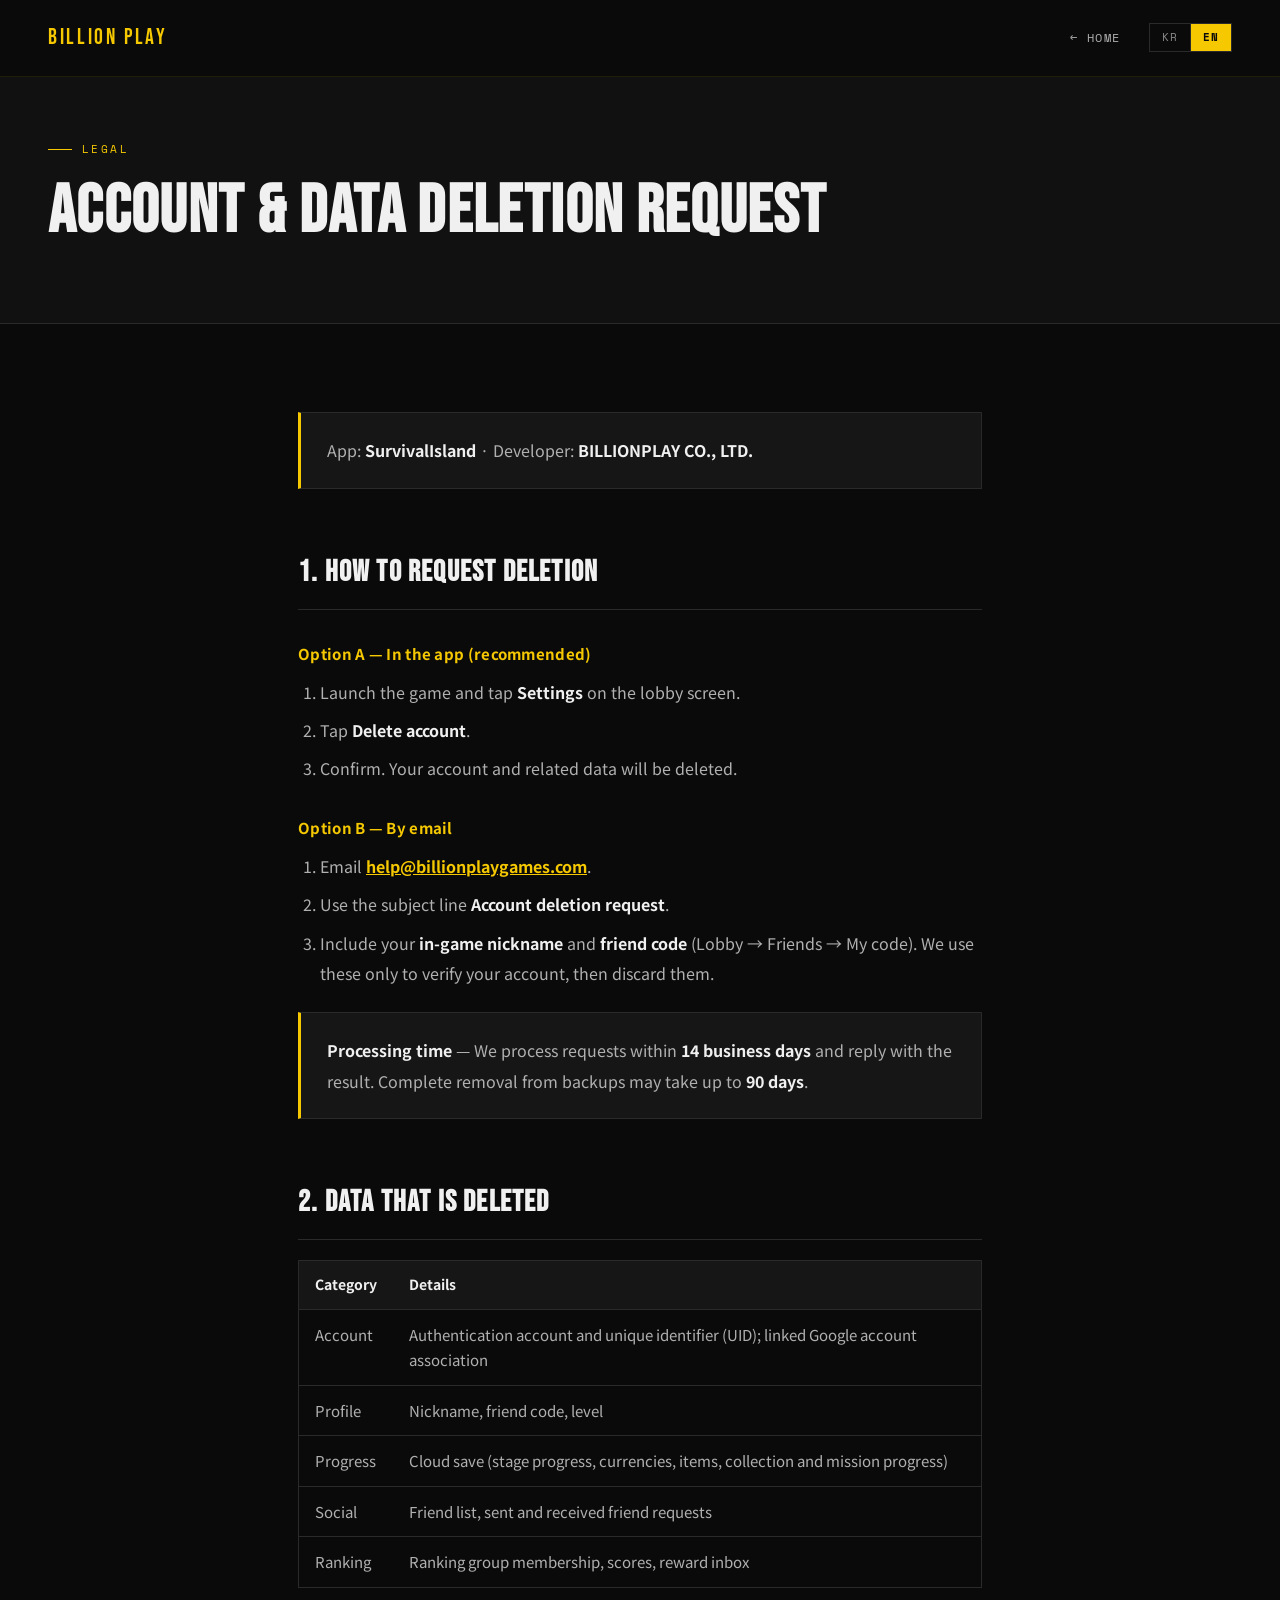
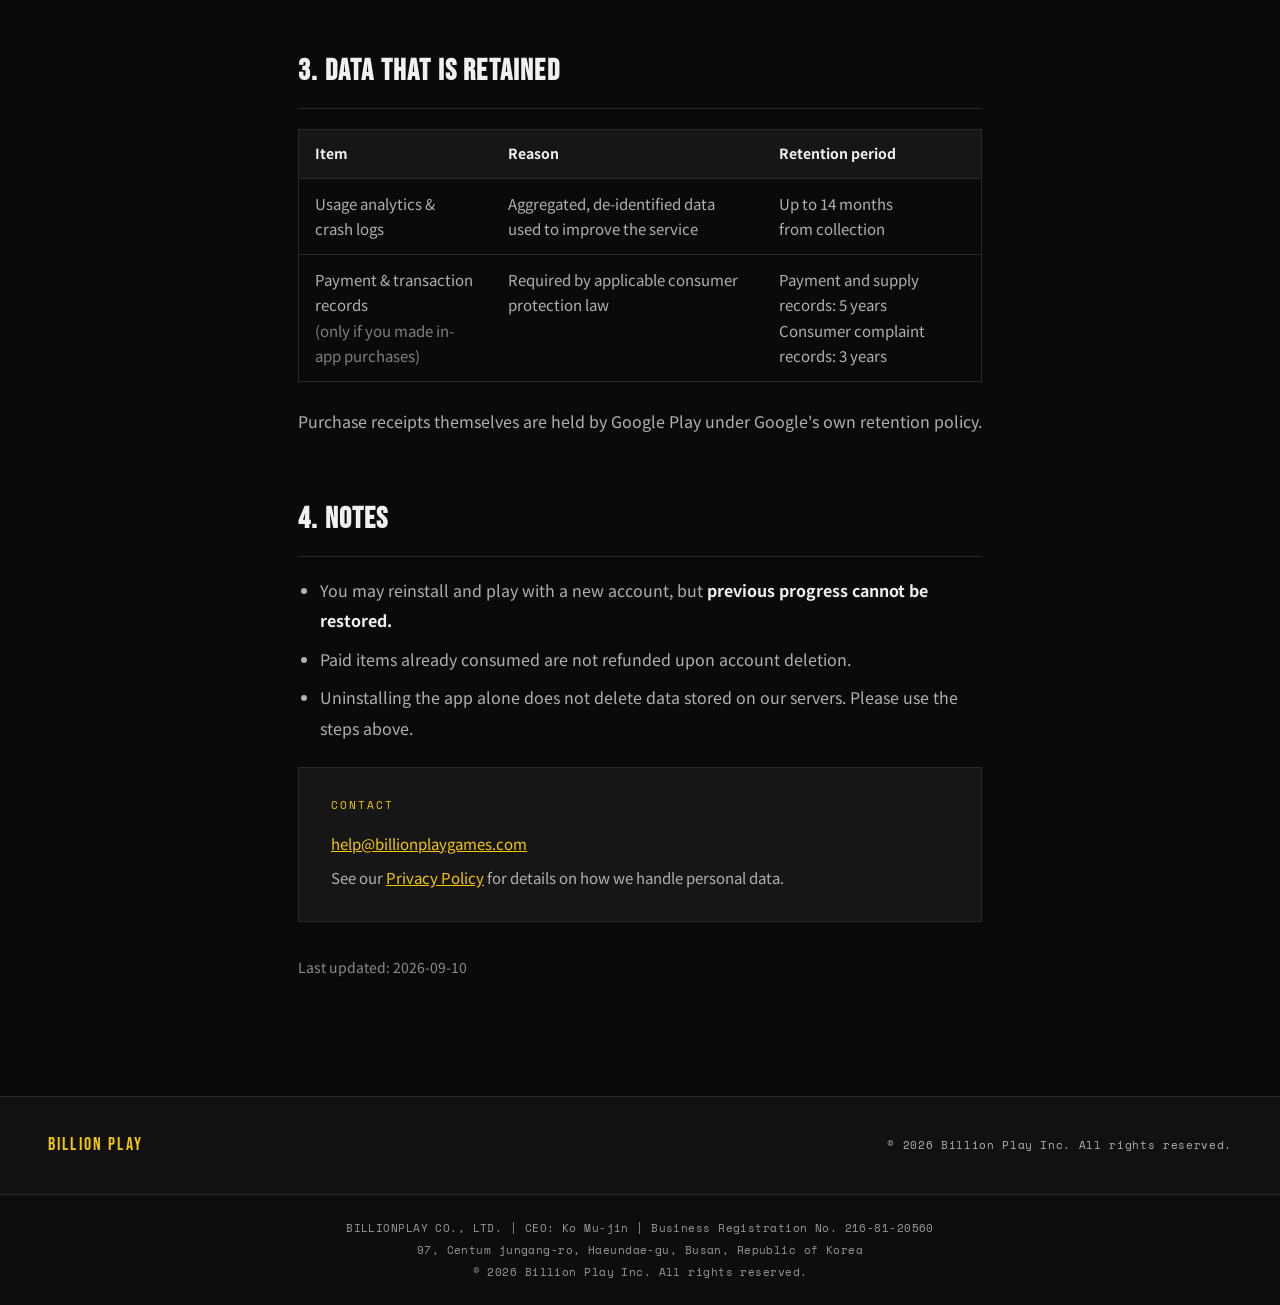
==== account-deletion.html @ 9f128516 "Create account-deletion.html" ====
<!DOCTYPE html>
<html lang="ko" data-lang="ko">
<head>
  <meta charset="UTF-8" />
  <meta name="viewport" content="width=device-width, initial-scale=1.0" />
  <meta name="robots" content="noindex, nofollow" />
  <title>계정 및 데이터 삭제 요청 — Billion Play</title>
  <link rel="icon" type="image/png" href="./favicon.png" />
  <link rel="preconnect" href="https://fonts.googleapis.com" />
  <link rel="preconnect" href="https://fonts.gstatic.com" crossorigin />
  <link href="https://fonts.googleapis.com/css2?family=Bebas+Neue&family=Noto+Sans+KR:wght@300;400;500;700&family=Space+Mono:wght@400;700&display=swap" rel="stylesheet" />
  <style>
    :root {
      --yellow: #F5C800;
      --black: #0a0a0a;
      --dark: #111111;
      --card: #161616;
      --border: #2a2a2a;
      --text: #f0f0f0;
      --muted: #b0b0b0;
      --faint: #8a8a8a;
    }
    *, *::before, *::after { box-sizing: border-box; margin: 0; padding: 0; }
    html { scroll-behavior: smooth; }
    body {
      background: var(--black);
      color: var(--text);
      font-family: 'Noto Sans KR', sans-serif;
      font-weight: 400;
      line-height: 1.8;
      -webkit-font-smoothing: antialiased;
    }

    html[data-lang="ko"] [lang="en"] { display: none !important; }
    html[data-lang="en"] [lang="ko"] { display: none !important; }

    a:focus-visible, button:focus-visible {
      outline: 2px solid var(--yellow);
      outline-offset: 3px;
    }

    nav {
      position: fixed; top: 0; left: 0; right: 0; z-index: 100;
      display: flex; justify-content: space-between; align-items: center;
      gap: 16px;
      padding: 18px 48px;
      background: rgba(10,10,10,0.94);
      backdrop-filter: blur(12px);
      border-bottom: 1px solid rgba(245,200,0,0.10);
    }
    .nav-logo {
      font-family: 'Bebas Neue', sans-serif;
      font-size: 22px;
      letter-spacing: 0.12em;
      color: var(--yellow);
      text-decoration: none;
    }
    .nav-right { display: flex; align-items: center; gap: 28px; }
    .nav-back {
      font-family: 'Space Mono', monospace;
      font-size: 12px;
      letter-spacing: 0.12em;
      text-transform: uppercase;
      color: var(--muted);
      text-decoration: none;
      transition: color 0.2s;
      display: flex; align-items: center; gap: 8px;
    }
    .nav-back::before { content: '←'; }
    .nav-back:hover { color: var(--yellow); }

    .lang-switch { display: flex; border: 1px solid var(--border); }
    .lang-btn {
      font-family: 'Space Mono', monospace;
      font-size: 11px;
      letter-spacing: 0.1em;
      padding: 6px 12px;
      background: transparent;
      color: var(--faint);
      border: none; cursor: pointer;
      transition: background 0.2s, color 0.2s;
      line-height: 1.4;
    }
    .lang-btn + .lang-btn { border-left: 1px solid var(--border); }
    .lang-btn:hover { color: var(--text); }
    .lang-btn[aria-pressed="true"] {
      background: var(--yellow); color: var(--black); font-weight: 700;
    }

    .page-header {
      padding: 140px 48px 60px;
      border-bottom: 1px solid var(--border);
      background: var(--dark);
    }
    .page-label {
      font-family: 'Space Mono', monospace;
      font-size: 11px;
      letter-spacing: 0.22em;
      text-transform: uppercase;
      color: var(--yellow);
      margin-bottom: 16px;
      display: flex; align-items: center; gap: 10px;
    }
    .page-label::before { content: ''; width: 24px; height: 1px; background: var(--yellow); }
    .page-title {
      font-family: 'Bebas Neue', sans-serif;
      font-size: clamp(38px, 6vw, 68px);
      letter-spacing: 0.02em;
      color: var(--text);
      margin-bottom: 16px;
      line-height: 1.05;
    }
    .page-meta {
      font-family: 'Space Mono', monospace;
      font-size: 12px;
      color: var(--muted);
      letter-spacing: 0.08em;
    }

    .content-wrap {
      max-width: 780px;
      margin: 0 auto;
      padding: 64px 48px 100px;
    }

    .article h2 {
      font-family: 'Bebas Neue', sans-serif;
      font-size: 30px;
      letter-spacing: 0.04em;
      color: var(--text);
      margin: 56px 0 18px;
      padding-bottom: 10px;
      border-bottom: 1px solid var(--border);
    }
    .article h2:first-child { margin-top: 0; }

    .article h3 {
      font-size: 15px;
      font-weight: 700;
      color: var(--yellow);
      margin: 30px 0 10px;
      letter-spacing: 0.02em;
    }

    .article p {
      font-size: 16px;
      color: var(--muted);
      margin-bottom: 16px;
      line-height: 1.9;
    }

    .article ul, .article ol {
      padding-left: 22px;
      margin-bottom: 18px;
    }
    .article li {
      font-size: 16px;
      color: var(--muted);
      line-height: 1.9;
      margin-bottom: 8px;
    }

    .article strong { color: var(--text); font-weight: 700; }
    .article a { color: var(--yellow); }

    .table-scroll {
      overflow-x: auto;
      margin: 20px 0 24px;
      border: 1px solid var(--border);
    }
    table {
      width: 100%;
      border-collapse: collapse;
      font-size: 15px;
      min-width: 520px;
    }
    th, td {
      text-align: left;
      padding: 12px 16px;
      border-bottom: 1px solid var(--border);
      vertical-align: top;
      line-height: 1.7;
    }
    th {
      background: var(--card);
      color: var(--text);
      font-weight: 700;
      font-size: 14px;
      white-space: nowrap;
    }
    td { color: var(--muted); }
    tr:last-child td { border-bottom: none; }

    .info-box {
      background: var(--card);
      border: 1px solid var(--border);
      border-left: 3px solid var(--yellow);
      padding: 22px 26px;
      margin: 24px 0 40px;
    }
    .info-box p { margin-bottom: 12px; }
    .info-box p:last-child { margin-bottom: 0; }

    .contact-box {
      background: var(--card);
      border: 1px solid var(--border);
      padding: 28px 32px;
      margin: 24px 0;
    }
    .contact-box .label {
      font-family: 'Space Mono', monospace;
      font-size: 11px;
      letter-spacing: 0.18em;
      color: var(--yellow);
      margin-bottom: 14px;
      text-transform: uppercase;
    }
    .contact-box p { margin-bottom: 6px; font-size: 15px; }
    .contact-box p:last-child { margin-bottom: 0; }

    footer {
      border-top: 1px solid var(--border);
      padding: 32px 48px;
      display: flex; justify-content: space-between; align-items: center;
      gap: 20px;
      background: var(--dark);
    }
    .footer-logo {
      font-family: 'Bebas Neue', sans-serif;
      font-size: 18px; letter-spacing: 0.12em; color: var(--yellow);
    }
    .footer-copy {
      font-family: 'Space Mono', monospace;
      font-size: 11px; color: var(--muted); letter-spacing: 0.06em;
    }

    .footer-legal {
      background: #0d0d0d;
      border-top: 1px solid var(--border);
      padding: 22px 48px;
      text-align: center;
    }
    .footer-legal p {
      font-family: 'Space Mono', monospace;
      font-size: 11px;
      color: #9a9a9a;
      letter-spacing: 0.04em;
      line-height: 2;
    }

    @media (prefers-reduced-motion: reduce) {
      *, *::before, *::after {
        transition-duration: 0.01ms !important;
        scroll-behavior: auto !important;
      }
    }

    @media (max-width: 768px) {
      nav { padding: 14px 20px; }
      .nav-back { display: none; }
      .page-header { padding: 110px 24px 44px; }
      .content-wrap { padding: 48px 24px 72px; }
      .article h2 { font-size: 26px; margin-top: 44px; }
      .article p, .article li { font-size: 15px; }
      footer { flex-direction: column; gap: 16px; text-align: center; }
      .footer-legal { padding: 20px 24px; }
    }
  </style>
</head>
<body>

  <nav>
    <a href="./index.html" class="nav-logo">Billion Play</a>
    <div class="nav-right">
      <a href="./index.html" class="nav-back"><span lang="ko">홈으로</span><span lang="en">Home</span></a>
      <div class="lang-switch" role="group" aria-label="Language">
        <button type="button" class="lang-btn" data-set-lang="ko" aria-pressed="true">KR</button>
        <button type="button" class="lang-btn" data-set-lang="en" aria-pressed="false">EN</button>
      </div>
    </div>
  </nav>

  <div class="page-header">
    <div class="page-label">Legal</div>
    <h1 class="page-title">
      <span lang="ko">계정 및 데이터 삭제 요청</span>
      <span lang="en">Account &amp; Data Deletion Request</span>
    </h1>
  </div>

  <div class="content-wrap">

        <!-- ══════════ 한국어 ══════════ -->
    <div class="article" lang="ko">

      <div class="info-box">
        <p>앱: <strong>SurvivalIsland</strong> · 개발자: <strong>BILLIONPLAY CO., LTD.</strong></p>
      </div>

      <h2>1. 삭제를 요청하는 방법</h2>

      <h3>방법 A — 앱에서 직접 (권장)</h3>
      <ol>
        <li>게임을 실행한 뒤 로비 화면에서 <strong>설정</strong> 버튼을 누릅니다.</li>
        <li><strong>계정 삭제</strong>를 누릅니다.</li>
        <li>안내에 따라 확인하면 계정과 관련 데이터가 삭제됩니다.</li>
      </ol>

      <h3>방법 B — 이메일로 요청</h3>
      <ol>
        <li><strong><a href="mailto:help@billionplaygames.com">help@billionplaygames.com</a></strong> 로 메일을 보냅니다.</li>
        <li>제목에 <strong>계정 삭제 요청</strong> 이라고 적습니다.</li>
        <li>본문에 <strong>게임 내 닉네임</strong>과 <strong>친구 코드</strong>를 함께 적어 주세요.
            (로비 → 친구 → 내 코드에서 확인할 수 있습니다. 본인 계정 확인에 사용되며, 확인 후 폐기합니다.)</li>
      </ol>

      <div class="info-box">
        <p><strong>처리 기간</strong> — 요청을 받은 날로부터 <strong>영업일 기준 14일 이내</strong>에 처리하고 결과를 회신합니다. 백업 저장소에서 완전히 제거되기까지는 최대 <strong>90일</strong>이 걸릴 수 있습니다.</p>
      </div>

      <h2>2. 삭제되는 데이터</h2>
      <p>계정 삭제 시 아래 데이터가 <strong>모두 영구 삭제</strong>되며 복구할 수 없습니다.</p>
      <div class="table-scroll">
        <table>
          <thead>
            <tr><th>구분</th><th>내용</th></tr>
          </thead>
          <tbody>
            <tr><td>계정</td><td>인증 계정 및 고유 식별자(UID), 연동된 Google 계정 연결 정보</td></tr>
            <tr><td>프로필</td><td>닉네임, 친구 코드, 레벨</td></tr>
            <tr><td>게임 진행</td><td>클라우드 저장 데이터(스테이지 진행, 보유 재화·아이템, 수집·미션 진행 등)</td></tr>
            <tr><td>소셜</td><td>친구 목록, 보낸·받은 친구 요청</td></tr>
            <tr><td>랭킹</td><td>랭킹 그룹 참가 기록, 점수, 보상함</td></tr>
          </tbody>
        </table>
      </div>

      <h2>3. 삭제되지 않고 보관되는 데이터</h2>
      <div class="table-scroll">
        <table>
          <thead>
            <tr><th>항목</th><th>보관 이유</th><th>보관 기간</th></tr>
          </thead>
          <tbody>
            <tr>
              <td>이용 통계 ·<br>오류(크래시) 기록</td>
              <td>개인을 식별할 수 없도록 처리된 집계 정보로, 서비스 품질 개선에 사용됩니다.</td>
              <td>수집일로부터<br>최대 14개월</td>
            </tr>
            <tr>
              <td>결제 · 거래 기록<br><span style="opacity:.7">(인앱 결제를 이용한 경우에 한함)</span></td>
              <td>전자상거래 등에서의 소비자보호에 관한 법률에 따른 보존 의무</td>
              <td>대금 결제 및 재화 공급 기록 5년<br>소비자 불만·분쟁 처리 기록 3년</td>
            </tr>
          </tbody>
        </table>
      </div>
      <p>인앱 결제 영수증 자체는 Google Play 가 보관하며, 그 보관 정책은 Google 에 따릅니다.</p>

      <h2>4. 참고</h2>
      <ul>
        <li>계정을 삭제해도 앱을 다시 설치해 새 계정으로 플레이할 수 있습니다. 다만 <strong>이전 진행 상황은 복구되지 않습니다.</strong></li>
        <li>이미 사용한 유료 아이템은 계정 삭제로 환불되지 않습니다.</li>
        <li>앱을 삭제(제거)하는 것만으로는 서버에 저장된 데이터가 삭제되지 않습니다. 위 절차를 이용해 주세요.</li>
      </ul>

      <div class="contact-box">
        <div class="label">문의</div>
        <p><a href="mailto:help@billionplaygames.com">help@billionplaygames.com</a></p>
        <p>개인정보 처리에 관한 자세한 내용은 <a href="./privacy.html">개인정보처리방침</a>을 참고하세요.</p>
      </div>

      <p style="font-size:14px;color:var(--faint);margin-top:32px;">최종 수정일: 2026-09-10</p>

    </div>

    <!-- ══════════ ENGLISH ══════════ -->
    <div class="article" lang="en">

      <div class="info-box">
        <p>App: <strong>SurvivalIsland</strong> · Developer: <strong>BILLIONPLAY CO., LTD.</strong></p>
      </div>

      <h2>1. How to request deletion</h2>

      <h3>Option A — In the app (recommended)</h3>
      <ol>
        <li>Launch the game and tap <strong>Settings</strong> on the lobby screen.</li>
        <li>Tap <strong>Delete account</strong>.</li>
        <li>Confirm. Your account and related data will be deleted.</li>
      </ol>

      <h3>Option B — By email</h3>
      <ol>
        <li>Email <strong><a href="mailto:help@billionplaygames.com">help@billionplaygames.com</a></strong>.</li>
        <li>Use the subject line <strong>Account deletion request</strong>.</li>
        <li>Include your <strong>in-game nickname</strong> and <strong>friend code</strong>
            (Lobby → Friends → My code). We use these only to verify your account, then discard them.</li>
      </ol>

      <div class="info-box">
        <p><strong>Processing time</strong> — We process requests within <strong>14 business days</strong> and reply with the result. Complete removal from backups may take up to <strong>90 days</strong>.</p>
      </div>

      <h2>2. Data that is deleted</h2>
      <div class="table-scroll">
        <table>
          <thead>
            <tr><th>Category</th><th>Details</th></tr>
          </thead>
          <tbody>
            <tr><td>Account</td><td>Authentication account and unique identifier (UID); linked Google account association</td></tr>
            <tr><td>Profile</td><td>Nickname, friend code, level</td></tr>
            <tr><td>Progress</td><td>Cloud save (stage progress, currencies, items, collection and mission progress)</td></tr>
            <tr><td>Social</td><td>Friend list, sent and received friend requests</td></tr>
            <tr><td>Ranking</td><td>Ranking group membership, scores, reward inbox</td></tr>
          </tbody>
        </table>
      </div>

      <h2>3. Data that is retained</h2>
      <div class="table-scroll">
        <table>
          <thead>
            <tr><th>Item</th><th>Reason</th><th>Retention period</th></tr>
          </thead>
          <tbody>
            <tr>
              <td>Usage analytics &amp;<br>crash logs</td>
              <td>Aggregated, de-identified data used to improve the service</td>
              <td>Up to 14 months<br>from collection</td>
            </tr>
            <tr>
              <td>Payment &amp; transaction records<br><span style="opacity:.7">(only if you made in-app purchases)</span></td>
              <td>Required by applicable consumer protection law</td>
              <td>Payment and supply records: 5 years<br>Consumer complaint records: 3 years</td>
            </tr>
          </tbody>
        </table>
      </div>
      <p>Purchase receipts themselves are held by Google Play under Google's own retention policy.</p>

      <h2>4. Notes</h2>
      <ul>
        <li>You may reinstall and play with a new account, but <strong>previous progress cannot be restored.</strong></li>
        <li>Paid items already consumed are not refunded upon account deletion.</li>
        <li>Uninstalling the app alone does not delete data stored on our servers. Please use the steps above.</li>
      </ul>

      <div class="contact-box">
        <div class="label">Contact</div>
        <p><a href="mailto:help@billionplaygames.com">help@billionplaygames.com</a></p>
        <p>See our <a href="./privacy.html?lang=en">Privacy Policy</a> for details on how we handle personal data.</p>
      </div>

      <p style="font-size:14px;color:var(--faint);margin-top:32px;">Last updated: 2026-09-10</p>

    </div>

</div>

  <footer>
    <div class="footer-logo">Billion Play</div>
    <div class="footer-copy">© 2026 Billion Play Inc. All rights reserved.</div>
  </footer>

  <div class="footer-legal">
    <p lang="ko">
      주식회사 BILLIONPLAY CO., LTD. | 대표이사: 고무진 | 사업자등록번호: 216-81-20560<br>
      부산광역시 해운대구 센텀중앙로 97 (재송동, 센텀스카이비즈)<br>
      © 2026 Billion Play Inc. All rights reserved.
    </p>
    <p lang="en">
      BILLIONPLAY CO., LTD. | CEO: Ko Mu-jin | Business Registration No. 216-81-20560<br>
      97, Centum jungang-ro, Haeundae-gu, Busan, Republic of Korea<br>
      © 2026 Billion Play Inc. All rights reserved.
    </p>
  </div>

  <script>
    (function () {
      var root = document.documentElement;
      var buttons = document.querySelectorAll('.lang-btn');

      function setLang(lang) {
        root.setAttribute('data-lang', lang);
        root.setAttribute('lang', lang);
        buttons.forEach(function (b) {
          b.setAttribute('aria-pressed', String(b.dataset.setLang === lang));
        });
        try { localStorage.setItem('bp-lang', lang); } catch (e) {}
      }

      var saved = null;

      // 1) URL parameter wins:  ?lang=en  /  ?lang=ko
      var q = (location.search.match(/[?&]lang=(ko|en)\b/) || [])[1];
      if (q) { saved = q; }

      // 2) then the visitor's previous choice
      if (!saved) {
        try { saved = localStorage.getItem('bp-lang'); } catch (e) {}
      }

      // 3) then the browser language
      if (!saved) {
        saved = (navigator.language || 'ko').toLowerCase().indexOf('ko') === 0 ? 'ko' : 'en';
      }

      setLang(saved);

      buttons.forEach(function (b) {
        b.addEventListener('click', function () { setLang(b.dataset.setLang); });
      });
    })();
  </script>

</body>
</html>
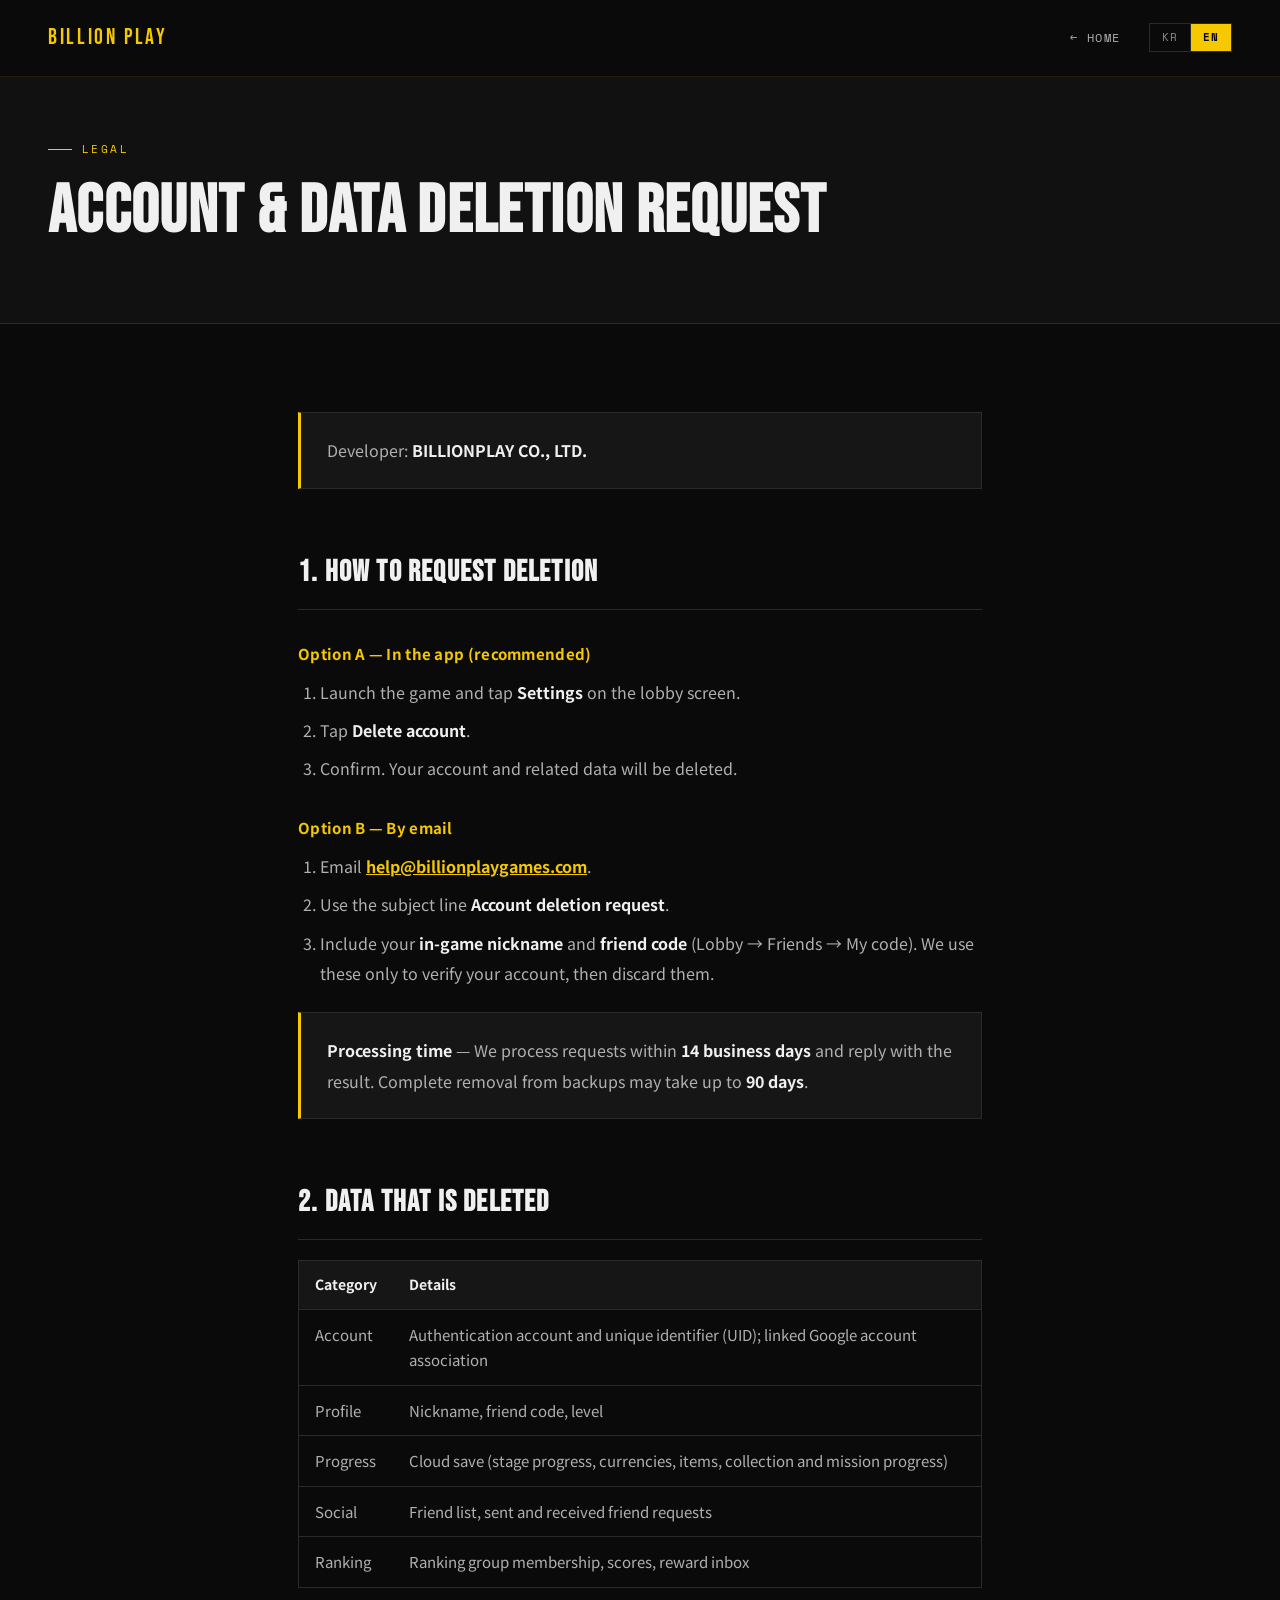
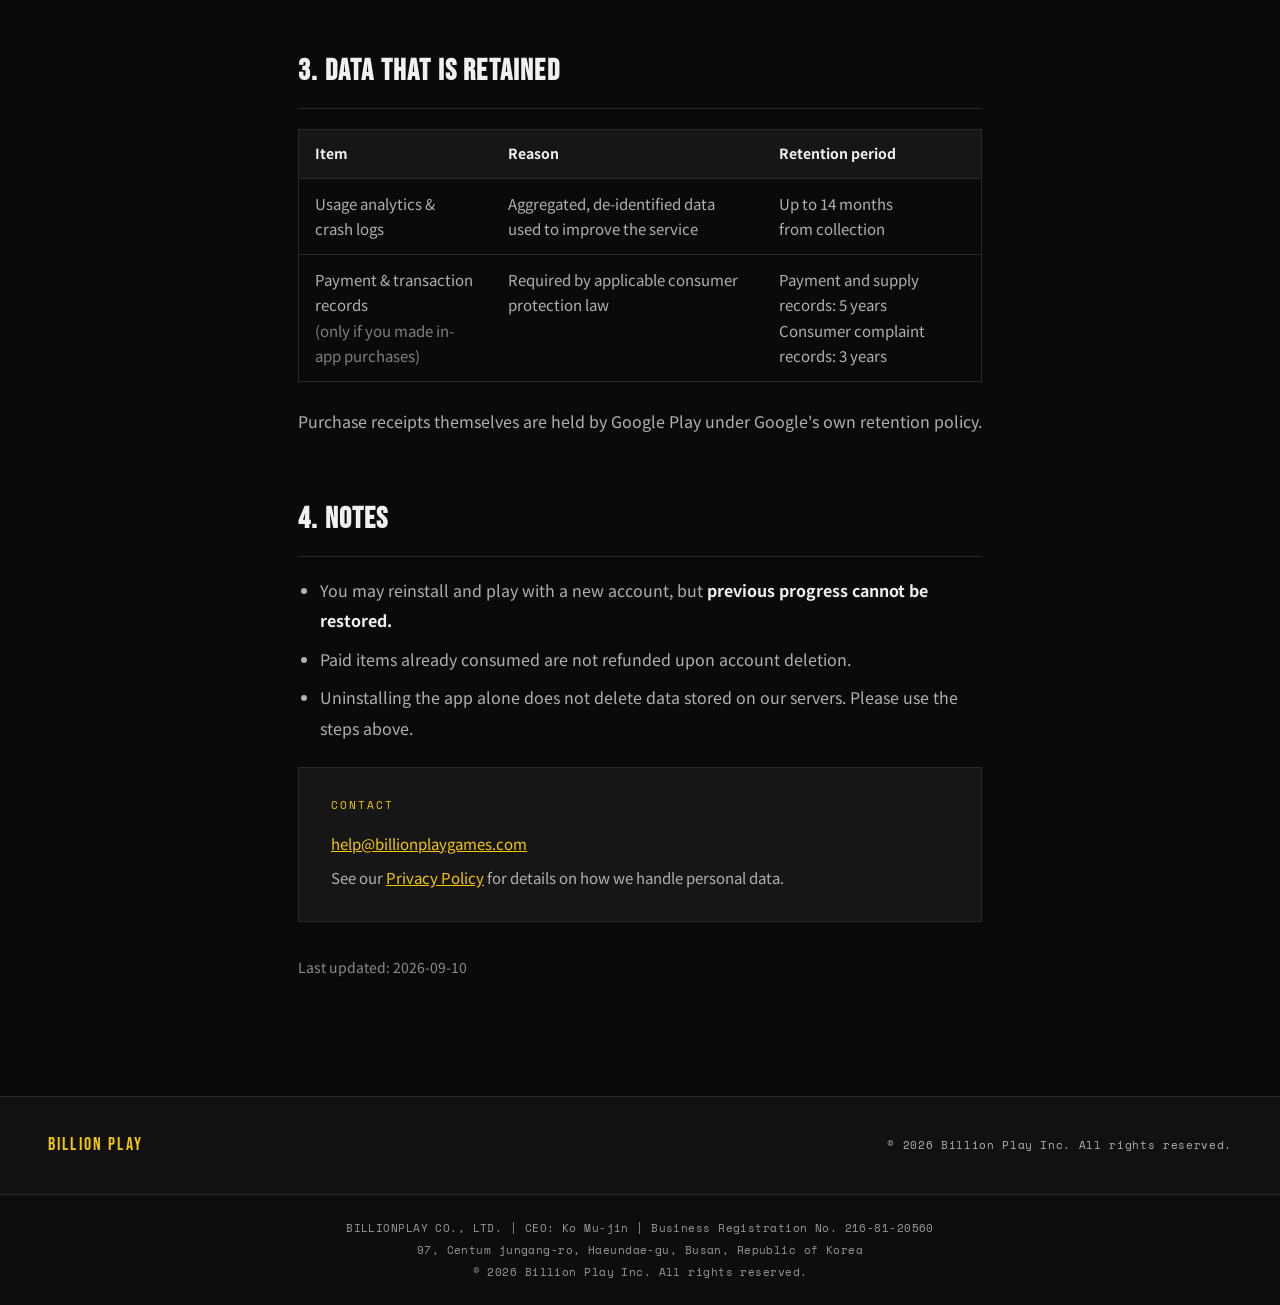
==== commit fdabf511: "Update account-deletion.html" ====
--- a/account-deletion.html
+++ b/account-deletion.html
@@ -294,7 +294,7 @@
     <div class="article" lang="ko">
 
       <div class="info-box">
-        <p>앱: <strong>SurvivalIsland</strong> · 개발자: <strong>BILLIONPLAY CO., LTD.</strong></p>
+        <p>개발자: <strong>BILLIONPLAY CO., LTD.</strong></p>
       </div>
 
       <h2>1. 삭제를 요청하는 방법</h2>
@@ -367,7 +367,7 @@
       <div class="contact-box">
         <div class="label">문의</div>
         <p><a href="mailto:help@billionplaygames.com">help@billionplaygames.com</a></p>
-        <p>개인정보 처리에 관한 자세한 내용은 <a href="./privacy.html">개인정보처리방침</a>을 참고하세요.</p>
+        <p>개인정보 처리에 관한 자세한 내용은 <a href="./privacy">개인정보처리방침</a>을 참고하세요.</p>
       </div>
 
       <p style="font-size:14px;color:var(--faint);margin-top:32px;">최종 수정일: 2026-09-10</p>
@@ -378,7 +378,7 @@
     <div class="article" lang="en">
 
       <div class="info-box">
-        <p>App: <strong>SurvivalIsland</strong> · Developer: <strong>BILLIONPLAY CO., LTD.</strong></p>
+        <p>Developer: <strong>BILLIONPLAY CO., LTD.</strong></p>
       </div>
 
       <h2>1. How to request deletion</h2>
@@ -450,7 +450,7 @@
       <div class="contact-box">
         <div class="label">Contact</div>
         <p><a href="mailto:help@billionplaygames.com">help@billionplaygames.com</a></p>
-        <p>See our <a href="./privacy.html?lang=en">Privacy Policy</a> for details on how we handle personal data.</p>
+        <p>See our <a href="./privacy?lang=en">Privacy Policy</a> for details on how we handle personal data.</p>
       </div>
 
       <p style="font-size:14px;color:var(--faint);margin-top:32px;">Last updated: 2026-09-10</p>
@@ -491,23 +491,11 @@
         try { localStorage.setItem('bp-lang', lang); } catch (e) {}
       }
 
-      var saved = null;
-
-      // 1) URL parameter wins:  ?lang=en  /  ?lang=ko
+      // This page defaults to English (Google Play review).
+      // Korean is shown only via ?lang=ko or the KR button.
       var q = (location.search.match(/[?&]lang=(ko|en)\b/) || [])[1];
-      if (q) { saved = q; }
-
-      // 2) then the visitor's previous choice
-      if (!saved) {
-        try { saved = localStorage.getItem('bp-lang'); } catch (e) {}
-      }
-
-      // 3) then the browser language
-      if (!saved) {
-        saved = (navigator.language || 'ko').toLowerCase().indexOf('ko') === 0 ? 'ko' : 'en';
-      }
-
-      setLang(saved);
+
+      setLang(q || 'en');
 
       buttons.forEach(function (b) {
         b.addEventListener('click', function () { setLang(b.dataset.setLang); });
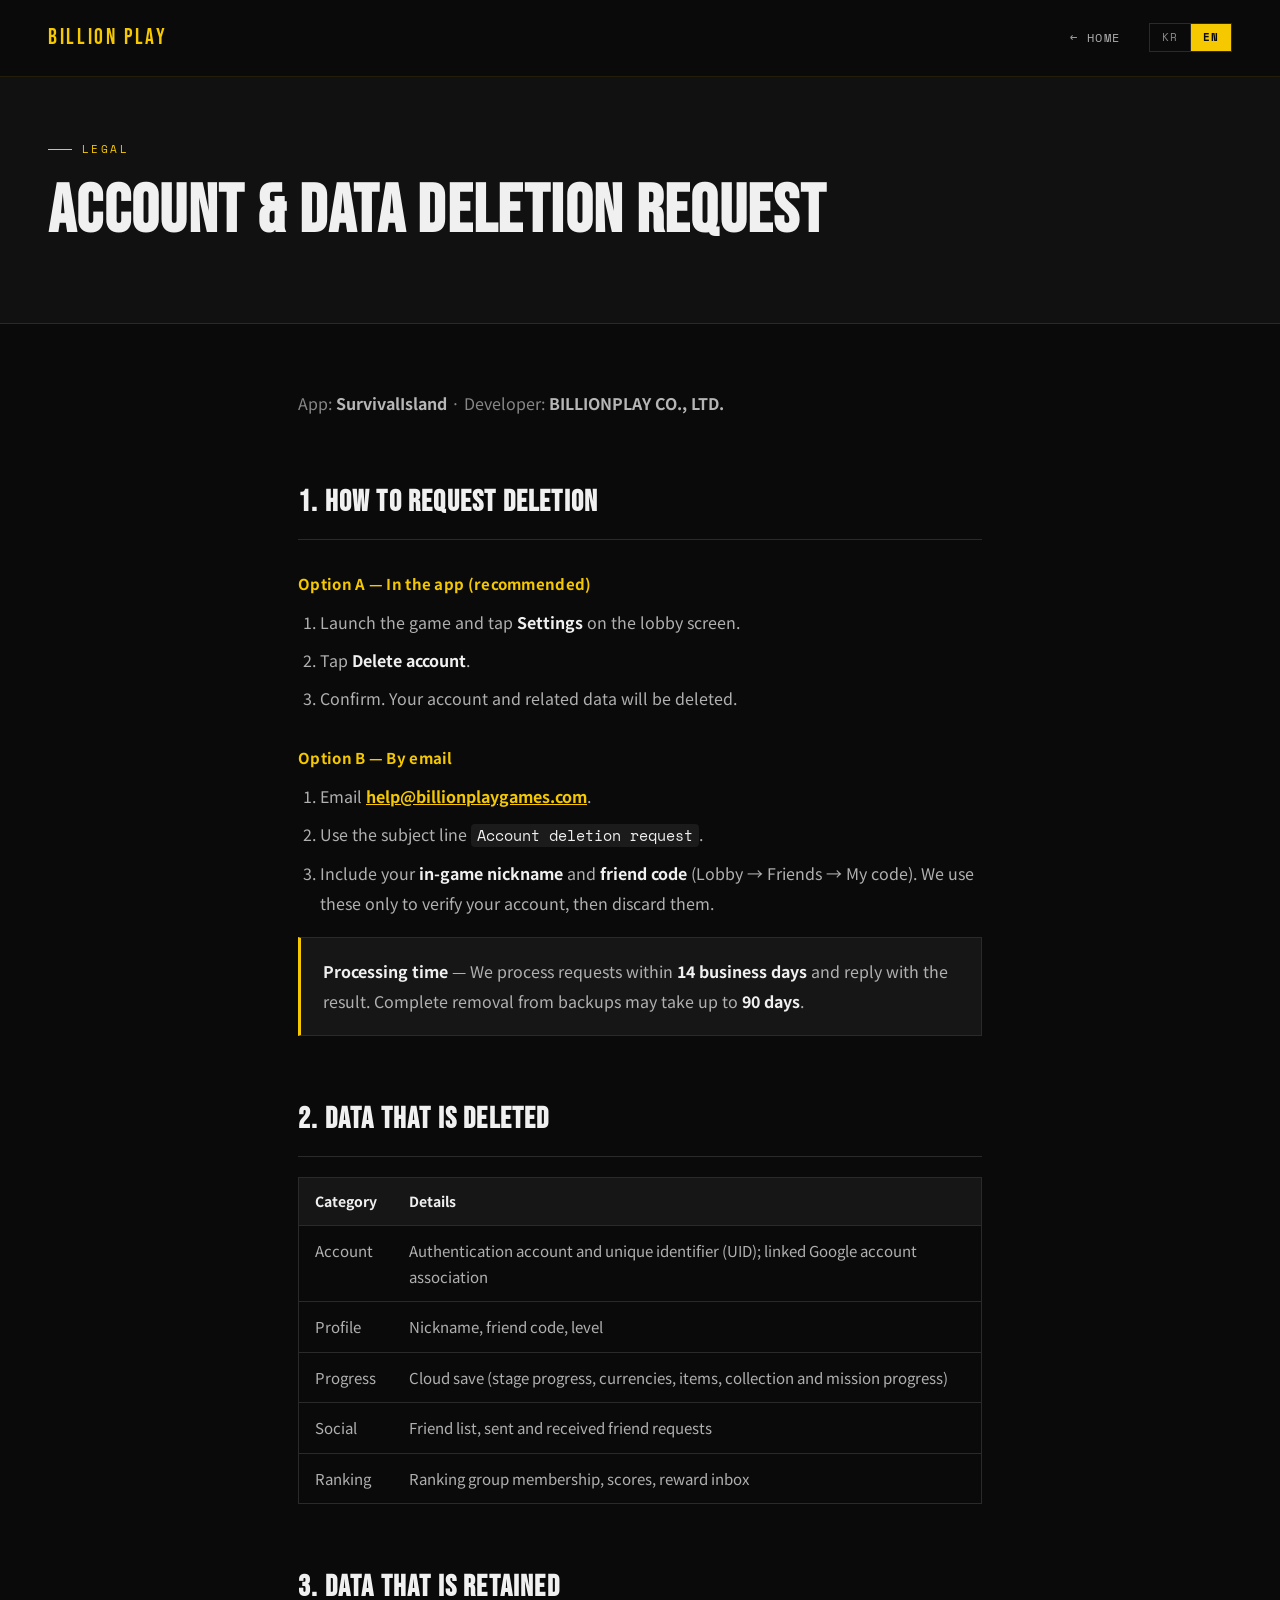
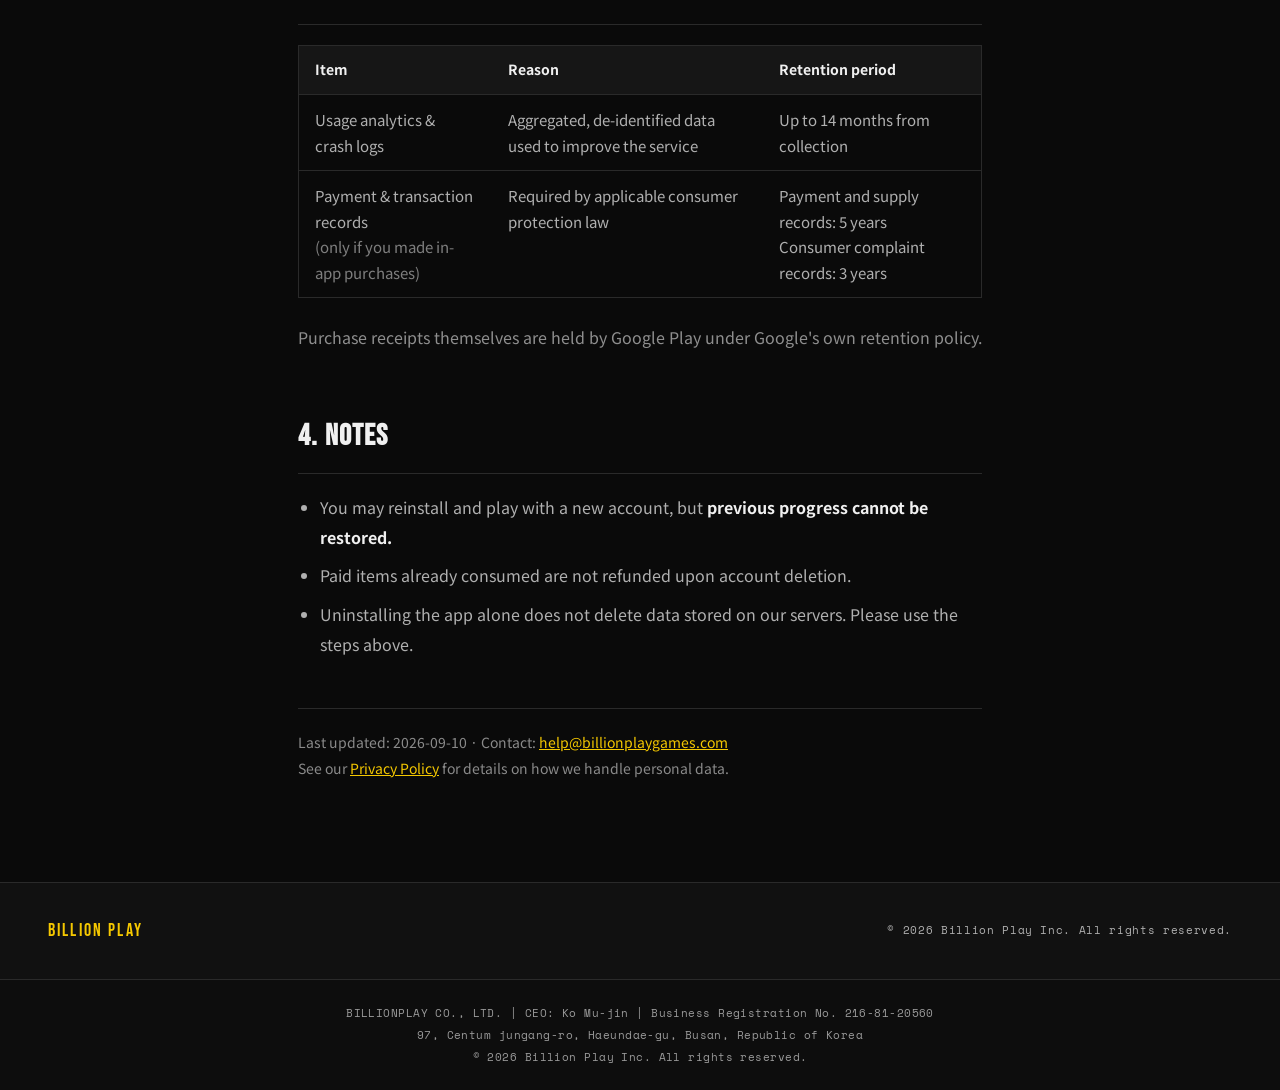
==== commit b2d08fe2: "account deletion" ====
--- a/account-deletion.html
+++ b/account-deletion.html
@@ -265,6 +265,22 @@
       footer { flex-direction: column; gap: 16px; text-align: center; }
       .footer-legal { padding: 20px 24px; }
     }
+
+    .article .sub { opacity: .75; margin-bottom: 28px; }
+    .article code {
+      background: #8882; padding: 1px 6px; border-radius: 4px;
+      font-family: 'Space Mono', monospace; font-size: 0.92em; color: var(--text);
+    }
+    .article .box {
+      background: var(--card); border: 1px solid var(--border);
+      border-left: 3px solid var(--yellow);
+      padding: 18px 22px; margin: 16px 0 24px;
+      font-size: 16px; color: var(--muted); line-height: 1.9;
+    }
+    .article .doc-footer {
+      margin-top: 48px; padding-top: 20px; border-top: 1px solid var(--border);
+      font-size: 14px; color: var(--faint); line-height: 1.9;
+    }
   </style>
 </head>
 <body>
@@ -293,9 +309,7 @@
         <!-- ══════════ 한국어 ══════════ -->
     <div class="article" lang="ko">
 
-      <div class="info-box">
-        <p>개발자: <strong>BILLIONPLAY CO., LTD.</strong></p>
-      </div>
+      <p class="sub">앱: <strong>SurvivalIsland</strong> · 개발자: <strong>BILLIONPLAY CO., LTD.</strong></p>
 
       <h2>1. 삭제를 요청하는 방법</h2>
 
@@ -309,53 +323,46 @@
       <h3>방법 B — 이메일로 요청</h3>
       <ol>
         <li><strong><a href="mailto:help@billionplaygames.com">help@billionplaygames.com</a></strong> 로 메일을 보냅니다.</li>
-        <li>제목에 <strong>계정 삭제 요청</strong> 이라고 적습니다.</li>
+        <li>제목에 <code>계정 삭제 요청</code> 이라고 적습니다.</li>
         <li>본문에 <strong>게임 내 닉네임</strong>과 <strong>친구 코드</strong>를 함께 적어 주세요.
             (로비 → 친구 → 내 코드에서 확인할 수 있습니다. 본인 계정 확인에 사용되며, 확인 후 폐기합니다.)</li>
       </ol>
 
-      <div class="info-box">
-        <p><strong>처리 기간</strong> — 요청을 받은 날로부터 <strong>영업일 기준 14일 이내</strong>에 처리하고 결과를 회신합니다. 백업 저장소에서 완전히 제거되기까지는 최대 <strong>90일</strong>이 걸릴 수 있습니다.</p>
+      <div class="box">
+        <strong>처리 기간</strong> — 요청을 받은 날로부터 <strong>영업일 기준 14일 이내</strong>에 처리하고 결과를 회신합니다.
+        백업 저장소에서 완전히 제거되기까지는 최대 <strong>90일</strong>이 걸릴 수 있습니다.
       </div>
 
       <h2>2. 삭제되는 데이터</h2>
       <p>계정 삭제 시 아래 데이터가 <strong>모두 영구 삭제</strong>되며 복구할 수 없습니다.</p>
       <div class="table-scroll">
-        <table>
-          <thead>
-            <tr><th>구분</th><th>내용</th></tr>
-          </thead>
-          <tbody>
-            <tr><td>계정</td><td>인증 계정 및 고유 식별자(UID), 연동된 Google 계정 연결 정보</td></tr>
-            <tr><td>프로필</td><td>닉네임, 친구 코드, 레벨</td></tr>
-            <tr><td>게임 진행</td><td>클라우드 저장 데이터(스테이지 진행, 보유 재화·아이템, 수집·미션 진행 등)</td></tr>
-            <tr><td>소셜</td><td>친구 목록, 보낸·받은 친구 요청</td></tr>
-            <tr><td>랭킹</td><td>랭킹 그룹 참가 기록, 점수, 보상함</td></tr>
-          </tbody>
-        </table>
+      <table>
+        <tr><th>구분</th><th>내용</th></tr>
+        <tr><td>계정</td><td>인증 계정 및 고유 식별자(UID), 연동된 Google 계정 연결 정보</td></tr>
+        <tr><td>프로필</td><td>닉네임, 친구 코드, 레벨</td></tr>
+        <tr><td>게임 진행</td><td>클라우드 저장 데이터(스테이지 진행, 보유 재화·아이템, 수집·미션 진행 등)</td></tr>
+        <tr><td>소셜</td><td>친구 목록, 보낸·받은 친구 요청</td></tr>
+        <tr><td>랭킹</td><td>랭킹 그룹 참가 기록, 점수, 보상함</td></tr>
+      </table>
       </div>
 
       <h2>3. 삭제되지 않고 보관되는 데이터</h2>
       <div class="table-scroll">
-        <table>
-          <thead>
-            <tr><th>항목</th><th>보관 이유</th><th>보관 기간</th></tr>
-          </thead>
-          <tbody>
-            <tr>
-              <td>이용 통계 ·<br>오류(크래시) 기록</td>
-              <td>개인을 식별할 수 없도록 처리된 집계 정보로, 서비스 품질 개선에 사용됩니다.</td>
-              <td>수집일로부터<br>최대 14개월</td>
-            </tr>
-            <tr>
-              <td>결제 · 거래 기록<br><span style="opacity:.7">(인앱 결제를 이용한 경우에 한함)</span></td>
-              <td>전자상거래 등에서의 소비자보호에 관한 법률에 따른 보존 의무</td>
-              <td>대금 결제 및 재화 공급 기록 5년<br>소비자 불만·분쟁 처리 기록 3년</td>
-            </tr>
-          </tbody>
-        </table>
-      </div>
-      <p>인앱 결제 영수증 자체는 Google Play 가 보관하며, 그 보관 정책은 Google 에 따릅니다.</p>
+      <table>
+        <tr><th>항목</th><th>보관 이유</th><th>보관 기간</th></tr>
+        <tr>
+          <td>이용 통계 · 오류(크래시) 기록</td>
+          <td>개인을 식별할 수 없도록 처리된 집계 정보로, 서비스 품질 개선에 사용됩니다.</td>
+          <td>수집일로부터 최대 14개월</td>
+        </tr>
+        <tr>
+          <td>결제 · 거래 기록<br><span style="opacity:.7">(인앱 결제를 이용한 경우에 한함)</span></td>
+          <td>전자상거래 등에서의 소비자보호에 관한 법률에 따른 보존 의무</td>
+          <td>대금 결제 및 재화 공급 기록 5년<br>소비자 불만·분쟁 처리 기록 3년</td>
+        </tr>
+      </table>
+      </div>
+      <p style="opacity:.8">인앱 결제 영수증 자체는 Google Play 가 보관하며, 그 보관 정책은 Google 에 따릅니다.</p>
 
       <h2>4. 참고</h2>
       <ul>
@@ -364,81 +371,58 @@
         <li>앱을 삭제(제거)하는 것만으로는 서버에 저장된 데이터가 삭제되지 않습니다. 위 절차를 이용해 주세요.</li>
       </ul>
 
-      <div class="contact-box">
-        <div class="label">문의</div>
-        <p><a href="mailto:help@billionplaygames.com">help@billionplaygames.com</a></p>
-        <p>개인정보 처리에 관한 자세한 내용은 <a href="./privacy">개인정보처리방침</a>을 참고하세요.</p>
-      </div>
-
-      <p style="font-size:14px;color:var(--faint);margin-top:32px;">최종 수정일: 2026-09-10</p>
+      <div class="doc-footer">
+        최종 수정일: 2026-09-10 · 문의: <a href="mailto:help@billionplaygames.com">help@billionplaygames.com</a><br>
+        개인정보 처리에 관한 자세한 내용은 <a href="./privacy.html">개인정보처리방침</a>을 참고하세요.
+      </div>
 
     </div>
 
     <!-- ══════════ ENGLISH ══════════ -->
     <div class="article" lang="en">
 
-      <div class="info-box">
-        <p>Developer: <strong>BILLIONPLAY CO., LTD.</strong></p>
-      </div>
+      <p class="sub">App: <strong>SurvivalIsland</strong> · Developer: <strong>BILLIONPLAY CO., LTD.</strong></p>
 
       <h2>1. How to request deletion</h2>
-
       <h3>Option A — In the app (recommended)</h3>
       <ol>
         <li>Launch the game and tap <strong>Settings</strong> on the lobby screen.</li>
         <li>Tap <strong>Delete account</strong>.</li>
         <li>Confirm. Your account and related data will be deleted.</li>
       </ol>
-
       <h3>Option B — By email</h3>
       <ol>
         <li>Email <strong><a href="mailto:help@billionplaygames.com">help@billionplaygames.com</a></strong>.</li>
-        <li>Use the subject line <strong>Account deletion request</strong>.</li>
+        <li>Use the subject line <code>Account deletion request</code>.</li>
         <li>Include your <strong>in-game nickname</strong> and <strong>friend code</strong>
             (Lobby → Friends → My code). We use these only to verify your account, then discard them.</li>
       </ol>
-
-      <div class="info-box">
-        <p><strong>Processing time</strong> — We process requests within <strong>14 business days</strong> and reply with the result. Complete removal from backups may take up to <strong>90 days</strong>.</p>
+      <div class="box">
+        <strong>Processing time</strong> — We process requests within <strong>14 business days</strong> and reply with the result.
+        Complete removal from backups may take up to <strong>90 days</strong>.
       </div>
 
       <h2>2. Data that is deleted</h2>
       <div class="table-scroll">
-        <table>
-          <thead>
-            <tr><th>Category</th><th>Details</th></tr>
-          </thead>
-          <tbody>
-            <tr><td>Account</td><td>Authentication account and unique identifier (UID); linked Google account association</td></tr>
-            <tr><td>Profile</td><td>Nickname, friend code, level</td></tr>
-            <tr><td>Progress</td><td>Cloud save (stage progress, currencies, items, collection and mission progress)</td></tr>
-            <tr><td>Social</td><td>Friend list, sent and received friend requests</td></tr>
-            <tr><td>Ranking</td><td>Ranking group membership, scores, reward inbox</td></tr>
-          </tbody>
-        </table>
+      <table>
+        <tr><th>Category</th><th>Details</th></tr>
+        <tr><td>Account</td><td>Authentication account and unique identifier (UID); linked Google account association</td></tr>
+        <tr><td>Profile</td><td>Nickname, friend code, level</td></tr>
+        <tr><td>Progress</td><td>Cloud save (stage progress, currencies, items, collection and mission progress)</td></tr>
+        <tr><td>Social</td><td>Friend list, sent and received friend requests</td></tr>
+        <tr><td>Ranking</td><td>Ranking group membership, scores, reward inbox</td></tr>
+      </table>
       </div>
 
       <h2>3. Data that is retained</h2>
       <div class="table-scroll">
-        <table>
-          <thead>
-            <tr><th>Item</th><th>Reason</th><th>Retention period</th></tr>
-          </thead>
-          <tbody>
-            <tr>
-              <td>Usage analytics &amp;<br>crash logs</td>
-              <td>Aggregated, de-identified data used to improve the service</td>
-              <td>Up to 14 months<br>from collection</td>
-            </tr>
-            <tr>
-              <td>Payment &amp; transaction records<br><span style="opacity:.7">(only if you made in-app purchases)</span></td>
-              <td>Required by applicable consumer protection law</td>
-              <td>Payment and supply records: 5 years<br>Consumer complaint records: 3 years</td>
-            </tr>
-          </tbody>
-        </table>
-      </div>
-      <p>Purchase receipts themselves are held by Google Play under Google's own retention policy.</p>
+      <table>
+        <tr><th>Item</th><th>Reason</th><th>Retention period</th></tr>
+        <tr><td>Usage analytics &amp; crash logs</td><td>Aggregated, de-identified data used to improve the service</td><td>Up to 14 months from collection</td></tr>
+        <tr><td>Payment &amp; transaction records<br><span style="opacity:.7">(only if you made in-app purchases)</span></td><td>Required by applicable consumer protection law</td><td>Payment and supply records: 5 years<br>Consumer complaint records: 3 years</td></tr>
+      </table>
+      </div>
+      <p style="opacity:.8">Purchase receipts themselves are held by Google Play under Google's own retention policy.</p>
 
       <h2>4. Notes</h2>
       <ul>
@@ -447,13 +431,10 @@
         <li>Uninstalling the app alone does not delete data stored on our servers. Please use the steps above.</li>
       </ul>
 
-      <div class="contact-box">
-        <div class="label">Contact</div>
-        <p><a href="mailto:help@billionplaygames.com">help@billionplaygames.com</a></p>
-        <p>See our <a href="./privacy?lang=en">Privacy Policy</a> for details on how we handle personal data.</p>
-      </div>
-
-      <p style="font-size:14px;color:var(--faint);margin-top:32px;">Last updated: 2026-09-10</p>
+      <div class="doc-footer">
+        Last updated: 2026-09-10 · Contact: <a href="mailto:help@billionplaygames.com">help@billionplaygames.com</a><br>
+        See our <a href="./privacy.html?lang=en">Privacy Policy</a> for details on how we handle personal data.
+      </div>
 
     </div>
 
@@ -491,8 +472,7 @@
         try { localStorage.setItem('bp-lang', lang); } catch (e) {}
       }
 
-      // This page defaults to English (Google Play review).
-      // Korean is shown only via ?lang=ko or the KR button.
+      // 이 페이지는 영어를 기본으로 표시합니다. 한글은 ?lang=ko 또는 KR 버튼.
       var q = (location.search.match(/[?&]lang=(ko|en)\b/) || [])[1];
 
       setLang(q || 'en');
